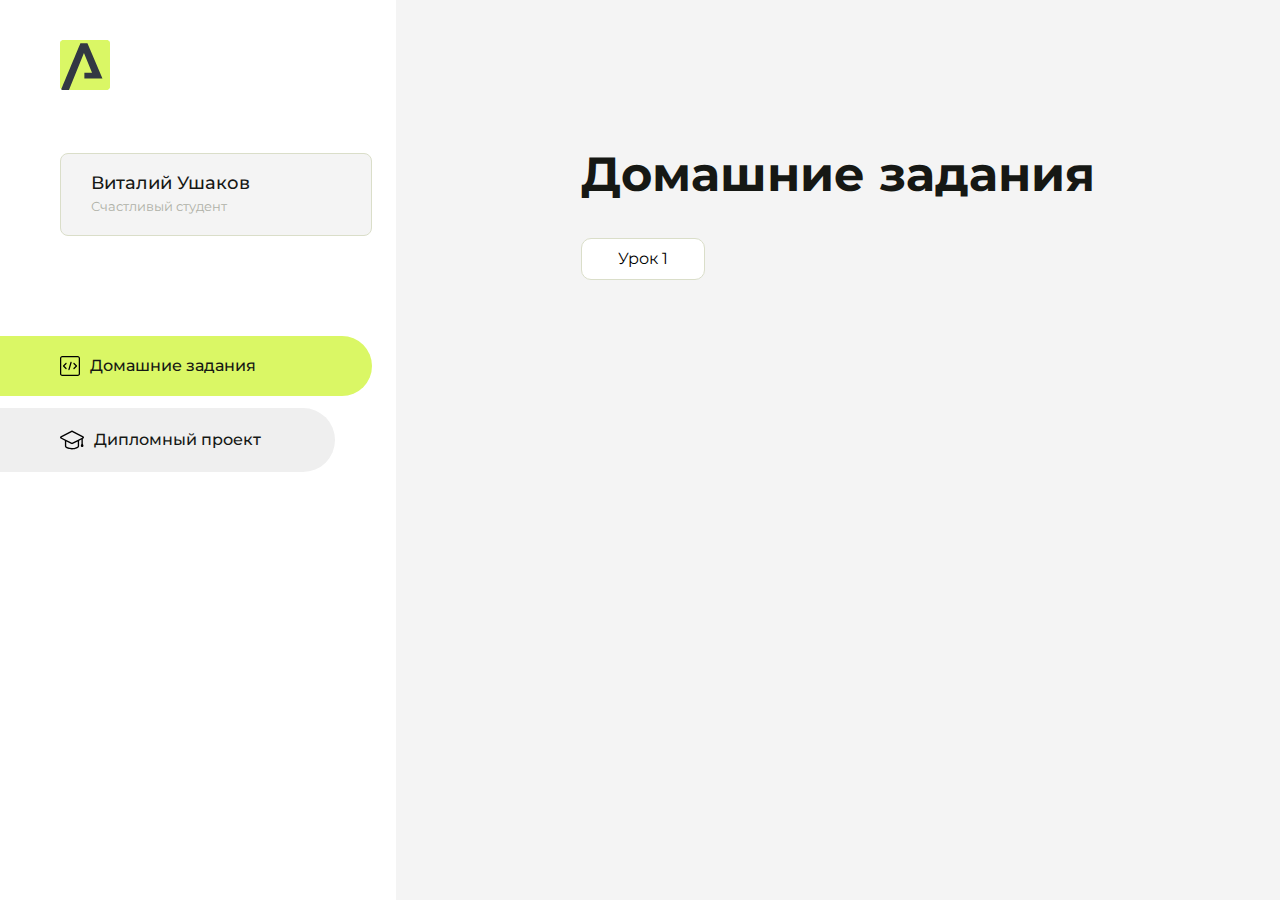
==== index.html @ b3f5b796 "Мой первый коммит" ====
<!DOCTYPE html>
<html lang="en">
<head>
    <meta charset="UTF-8">
    <meta name="viewport" content="width=device-width, initial-scale=1.0">
    <title>Домашняя работа</title>
    <link rel="shortcut icon" href="src/logo.ico" type="image/x-icon">
    <link rel="preconnect" href="https://fonts.googleapis.com">
    <link rel="preconnect" href="https://fonts.gstatic.com" crossorigin>
    <link href="https://fonts.googleapis.com/css2?family=Montserrat:wght@400;500;700&family=Rubik:wght@500&display=swap"
          rel="stylesheet">
    <link rel="stylesheet" href="src/style.css">
</head>
<body id="body">
<div class="overlay" id="overlay"></div>
<div class="layout">
    <div class="burger" id="burger">
        <svg viewBox="0 0 24 24" fill="none" xmlns="http://www.w3.org/2000/svg">
            <g id="SVGRepo_bgCarrier" stroke-width="0"></g>
            <g id="SVGRepo_tracerCarrier" stroke-linecap="round" stroke-linejoin="round"></g>
            <g id="SVGRepo_iconCarrier">
                <path d="M4 18L20 18" stroke="#DAF765" stroke-width="2" stroke-linecap="round"></path>
                <path d="M4 12L20 12" stroke="#DAF765" stroke-width="2" stroke-linecap="round"></path>
                <path d="M4 6L20 6" stroke="#DAF765" stroke-width="2" stroke-linecap="round"></path>
            </g>
        </svg>
    </div>
    <aside class="sidebar" id="sidebar">
        <div class="sidebar__inner">
            <div class="logo">
                <svg width="50" height="50" viewBox="0 0 50 50" fill="none" xmlns="http://www.w3.org/2000/svg">
                    <g clip-path="url(#clip0_513_74730)">
                        <path d="M46.17 -0.257004H3.83C1.57281 -0.257004 -0.257 1.57281 -0.257 3.83V46.17C-0.257 48.4272 1.57281 50.257 3.83 50.257H46.17C48.4272 50.257 50.257 48.4272 50.257 46.17V3.83C50.257 1.57281 48.4272 -0.257004 46.17 -0.257004Z"
                              fill="#DAF765"/>
                        <path d="M24.375 38.4H42.461L27.441 3.1585H20.4355C20.4355 3.1585 6.7895 35.881 1.1945 49.294C2.015 50.0275 3.0945 50.257 3.6945 50.257H8.8445L23.954 13.07L32.0465 32.8285H24.375V38.4Z"
                              fill="#323843"/>
                    </g>
                    <defs>
                        <clipPath id="clip0_513_74730">
                            <rect width="50" height="50" fill="white"/>
                        </clipPath>
                    </defs>
                </svg>
            </div>
            <div class="sidebar__user">
                <div class="sidebar__name">Виталий Ушаков</div>
                <div class="sidebar__text">Счастливый студент</div>
            </div>
            <div class="sidebar__tabs">
                <div class="sidebar__item">
                    <button class="sidebar__button active" id="tasks">
                        <svg xmlns="http://www.w3.org/2000/svg" width="20" height="20" viewBox="0 0 20 20" fill="none">
                            <g clip-path="url(#clip0_704_74543)">
                                <path d="M17.7083 20H2.29167C1.0275 20 0 18.9725 0 17.7083V2.29167C0 1.0275 1.0275 0 2.29167 0H17.7083C18.9725 0 20 1.0275 20 2.29167V17.7083C20 18.9725 18.9725 20 17.7083 20ZM2.29167 1.25C1.7175 1.25 1.25 1.7175 1.25 2.29167V17.7083C1.25 18.2825 1.7175 18.75 2.29167 18.75H17.7083C18.2825 18.75 18.75 18.2825 18.75 17.7083V2.29167C18.75 1.7175 18.2825 1.25 17.7083 1.25H2.29167Z"
                                      fill="black"/>
                                <path d="M6.04167 13.125C5.88167 13.125 5.72167 13.0642 5.6 12.9417L3.1 10.4417C2.85583 10.1975 2.85583 9.80167 3.1 9.5575L5.6 7.0575C5.84417 6.81333 6.24 6.81333 6.48417 7.0575C6.72833 7.30167 6.72833 7.6975 6.48417 7.94167L4.42583 10L6.48417 12.0583C6.72833 12.3025 6.72833 12.6983 6.48417 12.9425C6.36167 13.0642 6.20167 13.125 6.04167 13.125Z"
                                      fill="black"/>
                                <path d="M8.95833 14.1667C8.9 14.1667 8.84 14.1583 8.78167 14.1417C8.45083 14.0442 8.26083 13.6967 8.35833 13.3658L10.4417 6.28251C10.5392 5.95084 10.8892 5.76417 11.2175 5.85917C11.5483 5.95667 11.7383 6.30417 11.6408 6.63501L9.5575 13.7183C9.47833 13.9908 9.22833 14.1667 8.95833 14.1667Z"
                                      fill="black"/>
                                <path d="M13.9583 13.125C13.7983 13.125 13.6383 13.0642 13.5167 12.9417C13.2725 12.6975 13.2725 12.3017 13.5167 12.0575L15.575 9.99916L13.5167 7.94083C13.2725 7.69666 13.2725 7.30083 13.5167 7.05666C13.7608 6.81249 14.1567 6.81249 14.4008 7.05666L16.9008 9.55666C17.145 9.80083 17.145 10.1967 16.9008 10.4408L14.4008 12.9408C14.2783 13.0642 14.1183 13.125 13.9583 13.125Z"
                                      fill="black"/>
                            </g>
                            <defs>
                                <clipPath id="clip0_704_74543">
                                    <rect width="20" height="20" fill="white"/>
                                </clipPath>
                            </defs>
                        </svg>
                        <span>Домашние задания</span></button>
                </div>
                <div class="sidebar__item">
                    <button class="sidebar__button" id="diplom">
                        <svg xmlns="http://www.w3.org/2000/svg" width="24" height="24" viewBox="0 0 24 24" fill="none">
                            <g clip-path="url(#clip0_704_74553)">
                                <path d="M23.2628 10.5971C23.7176 10.365 24 9.90375 24 9.39337C24 8.883 23.7176 8.42175 23.2628 8.18962L12.6135 2.75362C12.2291 2.55824 11.7705 2.55787 11.3854 2.75399L0.736875 8.19C0.282375 8.42175 0 8.883 0 9.39337C0 9.90375 0.282375 10.365 0.736875 10.5971L4.89038 12.7177V18.2074C4.89038 19.8154 8.412 21.393 12 21.393C15.5884 21.393 19.1096 19.815 19.1096 18.2074V12.7174L21.4609 11.517V15.8017L20.901 17.2305C20.7409 17.6389 20.7934 18.0994 21.0405 18.4616C21.2876 18.8246 21.6979 19.041 22.1366 19.041C22.5754 19.041 22.9852 18.8246 23.2324 18.462C23.4795 18.099 23.532 17.6385 23.3719 17.2301L22.8124 15.8021V10.827L23.2628 10.5971ZM17.7623 18.1721C17.6198 18.6375 15.3491 20.0419 12 20.0419C8.65088 20.0419 6.38025 18.6375 6.2415 18.2074V12.3037L6.23887 12.3019C6.23812 12.057 6.1065 11.8207 5.87325 11.7019L1.3515 9.39337L12 3.95737L22.6489 9.39337L12 14.8294L5.87325 11.7019C5.54063 11.5331 4.6695 11.6674 4.5 12C4.33012 12.3322 4.55813 12.5479 4.89038 12.7177L11.3857 16.0331C11.5781 16.1314 11.7889 16.1805 12 16.1805C12.2107 16.1805 12.4222 16.1314 12.6146 16.0331L17.7593 13.407L17.7623 18.1721Z"
                                      fill="black"/>
                            </g>
                            <defs>
                                <clipPath id="clip0_704_74553">
                                    <rect width="24" height="24" fill="white"/>
                                </clipPath>
                            </defs>
                        </svg>
                        <span>Дипломный проект</span></button>
                </div>
            </div>
        </div>

    </aside>
    <div class="content">
        <div class="container">
            <div class="content__block" id="tasksBlock">
                <div class="content__title">Домашние задания</div>
                <ul class="content__list">
                    <li class="content__list-item">
                        <a href="lesson1/index.html">Урок 1</a>
                    </li>
                </ul>
            </div>
            <div class="content__block hidden" id="diplomBlock">
                <div class="content__title">Дипломный проект</div>
                <div class="content__list-diplom">
                    <a href="ПАПКА-С-НОМЕРОМ-УРОКА">Ссылка на ДЗ</a>
                </div>
                <div class="content__decor">
                    <div class="content__decor-text">Давай проверим, чему ты научился!</div>
                    <div class="content__decor-img">
                        <img src="src/decor.png" alt="decor">
                    </div>
                </div>
            </div>
        </div>
    </div>
</div>
<script src="src/index.js"></script>
</body>
</html>
---- src/style.css ----
*{padding: 0;margin: 0;border: 0;}
*,*:before,*:after{-webkit-box-sizing: border-box;box-sizing: border-box;}
:focus,:active{outline: none;}
a:focus,a:active{outline: none;}
nav,footer,header,aside{display: block;}
html,body{
    height:100%;width:100%;
    font-size:100%;line-height:1;-ms-text-size-adjust:100%;-moz-text-size-adjust:100%;-webkit-text-size-adjust:100%;}
input,button,textarea{font-family:inherit;}
input::-ms-clear{display: none;}
button{cursor: pointer;}
button::-moz-focus-inner{padding:0;border:0;}
a,a:visited{text-decoration: none;}
a:hover{text-decoration: none;}
ul li{list-style: none;}
img{vertical-align: top;}
h1,h2,h3,h4,h5,h6{font-size:inherit;font-weight: inherit;}
a{color:inherit;}



body {
    font-family: "Montserrat",SansSerif;
    color: black;
}

body.overflow {
    overflow: hidden;
}



.layout {
    display: -webkit-box;
    display: -ms-flexbox;
    display: flex;
    min-height: 100vh;
}

.sidebar {
    padding: 40px 24px 40px 0;
    -ms-flex-negative: 0;
    flex-shrink: 0;
    background-color: white;
}



.content {
    -webkit-box-flex: 1;
    -ms-flex-positive: 1;
    flex-grow: 1;
    background-color: #F4F4F4;
}

.container {
    display: -webkit-box;
    display: -ms-flexbox;
    display: flex;
    -webkit-box-orient: vertical;
    -webkit-box-direction: normal;
    -ms-flex-direction: column;
    flex-direction: column;
    -webkit-box-pack: center;
    -ms-flex-pack: center;
    justify-content: center;
    -webkit-box-align: center;
    -ms-flex-align: center;
    align-items: center;
    padding: 150px 60px 80px 60px;
}


.logo {
    margin-left: 60px;
    margin-bottom: 60px;
}

.sidebar__user {
    background-color: #F4F4F4;
    padding: 20px 30px;
    margin-left: 60px;
    margin-bottom: 100px;
    border-radius: 8px;
    border: 1px solid #DADEC9;
}

.sidebar__name {
    color:#161814;
    font-size: 18px;
    font-weight: 500;
    margin-bottom: 6px;
}

.sidebar__text {
    color: #AFB1A7;
    font-size: 13px;
    font-weight: 400;
    line-height: 130%; /* 16.9px */
}

.sidebar__item {
    width: 372px;
}

.sidebar__button {
    display: -webkit-box;
    display: -ms-flexbox;
    display: flex;
    -webkit-box-align: center;
    -ms-flex-align: center;
    align-items: center;
    gap: 10px;
    padding: 20px 60px;
    margin-bottom: 12px;
    border-radius: 0px 100px 100px 0px;
    -webkit-transition: all .5s;
    -o-transition: all .5s;
    transition: all .5s;
    cursor: pointer;
    width: 90%;
    color:#161814;
    font-size: 16px;
    font-weight: 500;
}

.sidebar__button.active , .sidebar__button:hover {
    width: 100%;
    background-color: #DAF765;
}


.content__title {
    color: #161814;
    font-size: 48px;
    font-weight: 700;
    margin-bottom: 40px;
}

.content__list {
    display: -webkit-box;
    display: -ms-flexbox;
    display: flex;
    -webkit-box-align: center;
    -ms-flex-align: center;
    align-items: center;
    -ms-flex-wrap: wrap;
    flex-wrap: wrap;
    gap: 20px;
}



.content__list-item  {
    cursor: pointer;
    padding: 12px 18px;
    background-color: #fff;
    border-radius: 10px;
    border: 1px solid #DADEC9;
    -webkit-transition: all .3s;
    -o-transition: all .3s;
    transition: all .3s;
}

.content__list-item:hover,.content__list-diplom:hover {
    background-color: #AFB1A7;
}

li a {
    padding: 12px 18px;

}


.content__list-diplom {
    -webkit-transition: all .3s;
    -o-transition: all .3s;
    transition: all .3s;
    display: inline-block;
    padding: 12px 18px;
    background-color: #fff;
    border-radius: 10px;
    border: 1px solid #DADEC9;
}

.content__decor {
    display: -webkit-box;
    display: -ms-flexbox;
    display: flex;
    -webkit-box-align: center;
    -ms-flex-align: center;
    align-items: center;
}

.content__decor-text {
    color:#BEDD44;
    font-size: 36px;
    font-weight: 700;
    line-height: 110%; /* 39.6px */
}

.content__block {
    max-width: 1200px;
}

.content__block.hidden {
    display: none;
}

.content__decor-img img{
    width: 100%;
}

.burger {
    display: none;
    padding: 5px;
    position: fixed;
    top: 3%;
    right: 7%;
    width: 40px;
    height: 40px;
    background-color: #161814;
    border-radius: 50%;
    z-index: 10;
    border: 1px solid #DAF765;
}

@media (max-width: 768px) {
    .burger {
        display: block;
    }

    .sidebar {
        -webkit-transition: all .3s;
        -o-transition: all .3s;
        transition: all .3s;
        -webkit-transform: translateX(-100%);
        -ms-transform: translateX(-100%);
        transform: translateX(-100%);
        position: fixed;
        top: 0;
        left: 0;
        bottom: 0;
        z-index: 5;
    }

    .sidebar.show {
        -webkit-transform: translateX(0%);
        -ms-transform: translateX(0%);
        transform: translateX(0%);
    }

    .overlay {
        opacity: 0;
        pointer-events: none;
        -webkit-transition: all .3s;
        -o-transition: all .3s;
        transition: all .3s;
        position: absolute;
        top: 0;
        right: 0;
        left: 0;
        bottom: 0;
        z-index: 3;
        background-color: #000000e0;
    }

    .overlay.show {
        opacity: 1;
        pointer-events: all;
    }

    .container {
        padding: 40px 20px;
        min-height: 100%;
    }

    .content__decor {
        margin-top: 20px;
        -webkit-box-orient: vertical;
        -webkit-box-direction: normal;
        -ms-flex-direction: column;
        flex-direction: column;
    }
}

@media (max-width: 400px) {
    .sidebar__user {
        margin-left: 0;
    }
}
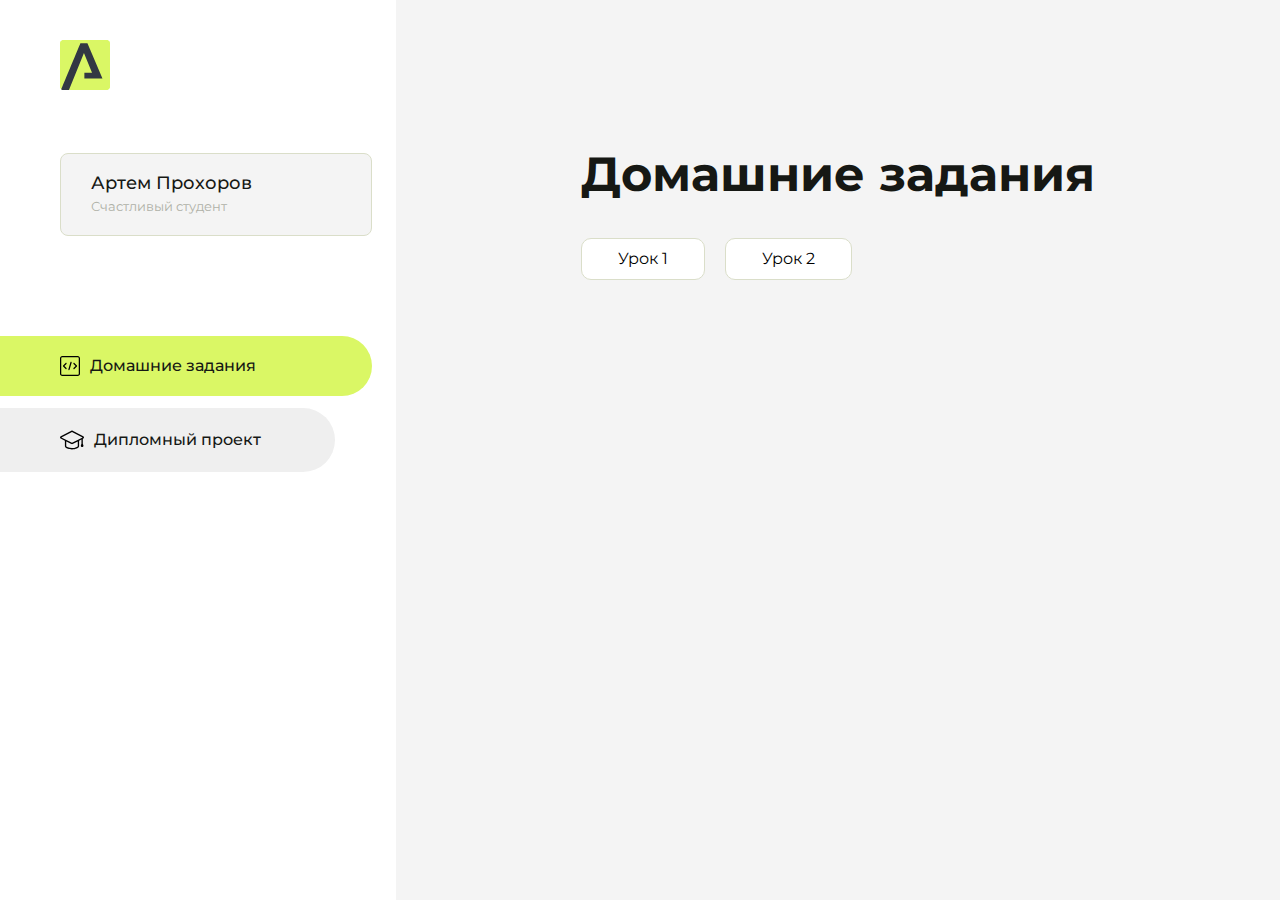
==== commit 1353609a: "Update index.html" ====
--- a/index.html
+++ b/index.html
@@ -43,7 +43,7 @@
                 </svg>
             </div>
             <div class="sidebar__user">
-                <div class="sidebar__name">Виталий Ушаков</div>
+                <div class="sidebar__name">Артем Прохоров</div>
                 <div class="sidebar__text">Счастливый студент</div>
             </div>
             <div class="sidebar__tabs">
@@ -93,7 +93,10 @@
                 <div class="content__title">Домашние задания</div>
                 <ul class="content__list">
                     <li class="content__list-item">
-                        <a href="lesson1/index.html">Урок 1</a>
+                        <a href="hello-aroken/index.html">Урок 1</a>
+                    </li>
+                    <li class="content__list-item">
+                        <a href="sfgsdf">Урок 2</a>
                     </li>
                 </ul>
             </div>
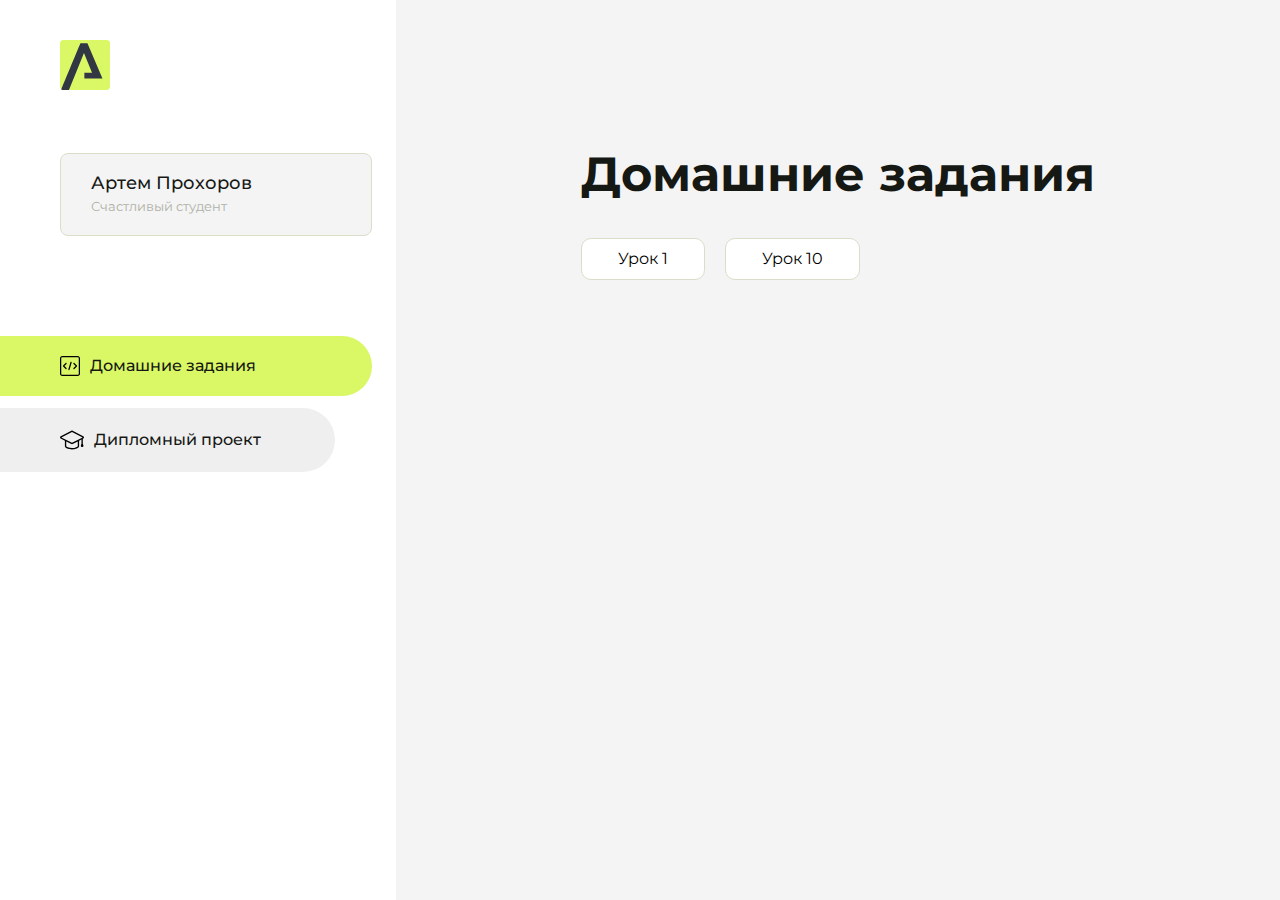
==== commit 105e4037: "Update index.html" ====
--- a/index.html
+++ b/index.html
@@ -96,7 +96,7 @@
                         <a href="hello-aroken/index.html">Урок 1</a>
                     </li>
                     <li class="content__list-item">
-                        <a href="sfgsdf">Урок 2</a>
+                        <a href="lesson-10/index.html">Урок 10</a>
                     </li>
                 </ul>
             </div>
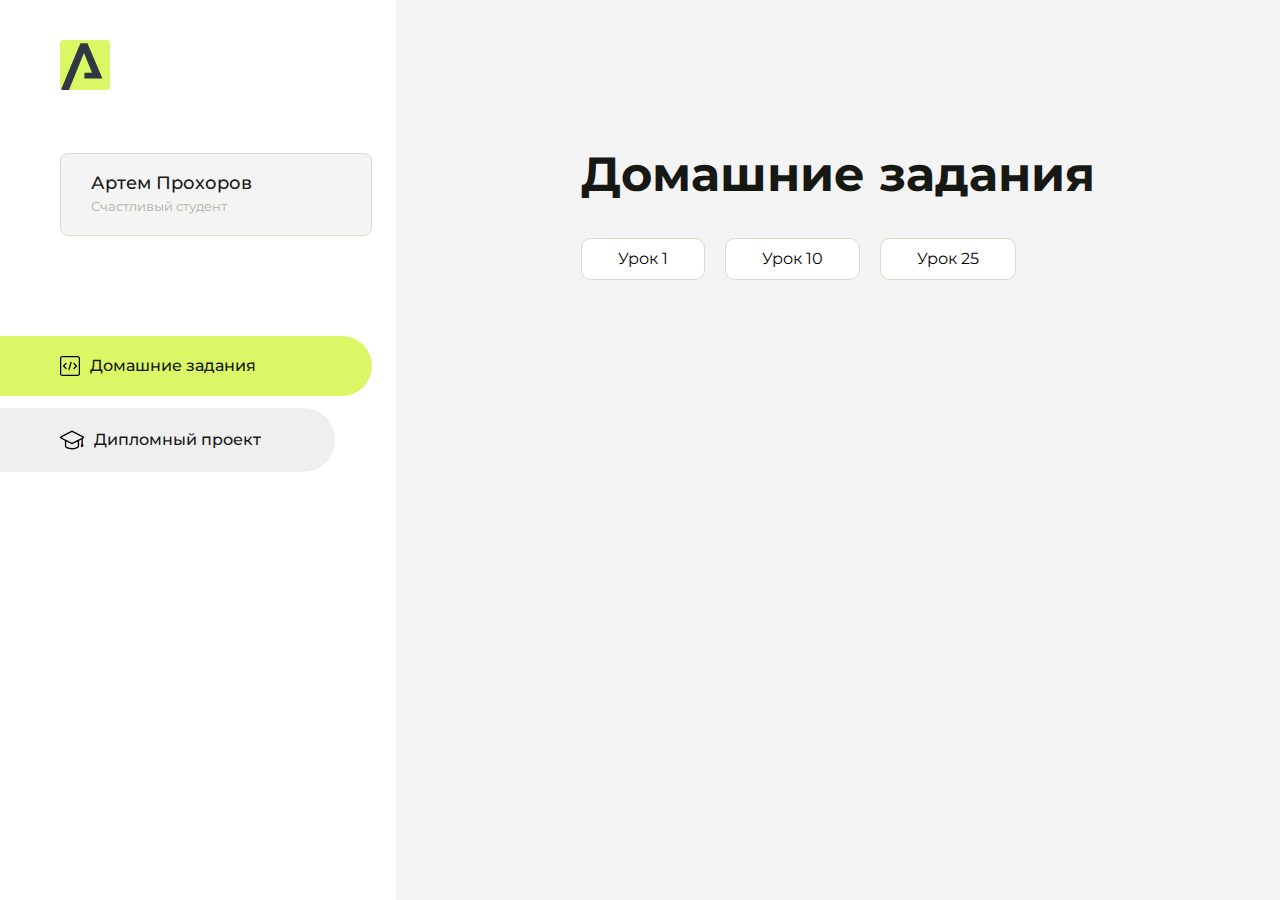
==== commit 031e7a96: "Update index.html" ====
--- a/index.html
+++ b/index.html
@@ -98,6 +98,9 @@
                     <li class="content__list-item">
                         <a href="lesson-10/index.html">Урок 10</a>
                     </li>
+                    <li class="content__list-item">
+                        <a href="lesson - 22/index.html">Урок 25</a>
+                    </li>
                 </ul>
             </div>
             <div class="content__block hidden" id="diplomBlock">
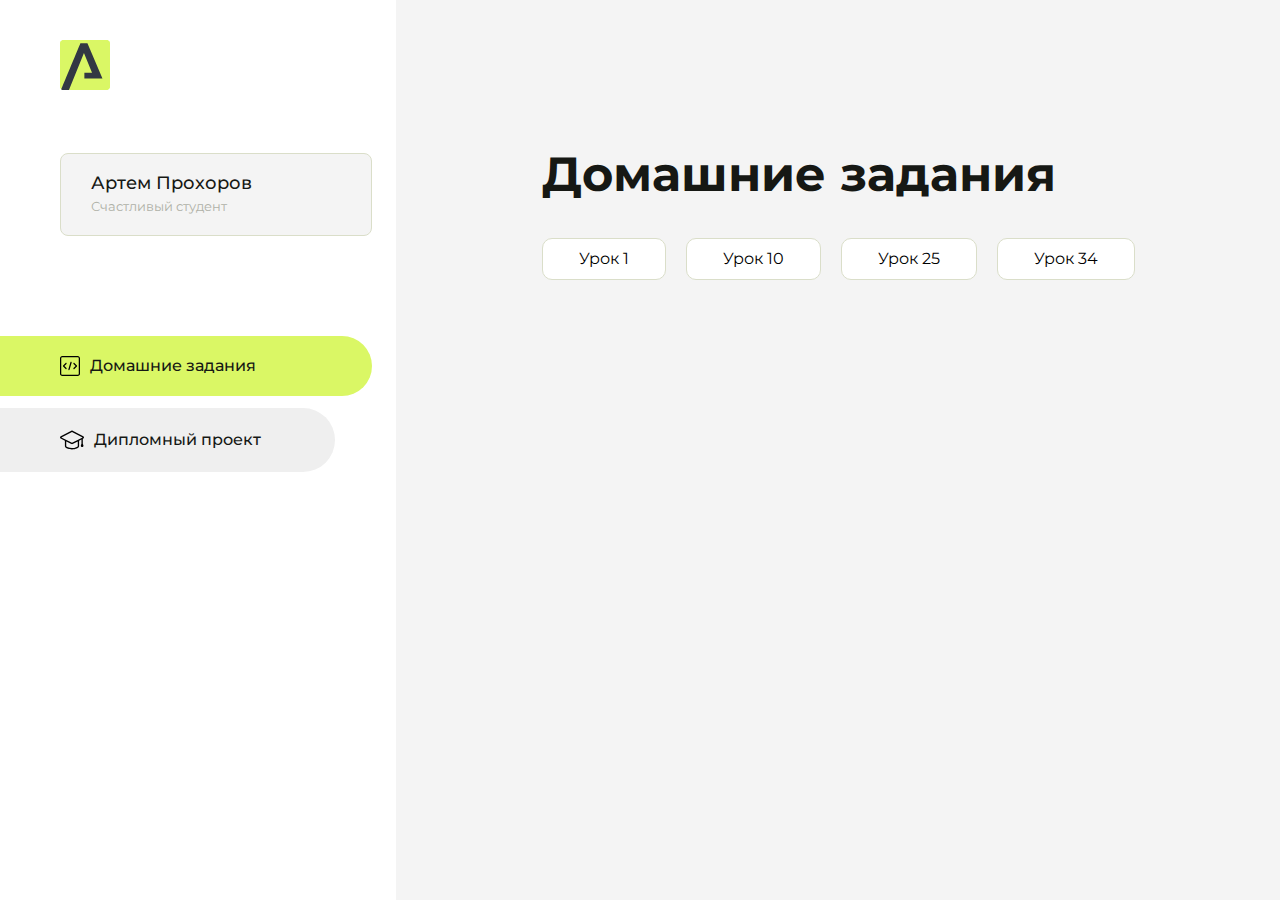
==== commit 4bd330a4: "Update index.html" ====
--- a/index.html
+++ b/index.html
@@ -101,6 +101,9 @@
                     <li class="content__list-item">
                         <a href="lesson - 22/index.html">Урок 25</a>
                     </li>
+                    <li class="content__list-item">
+                        <a href="lesson - 34/index.html">Урок 34</a>
+                    </li>
                 </ul>
             </div>
             <div class="content__block hidden" id="diplomBlock">
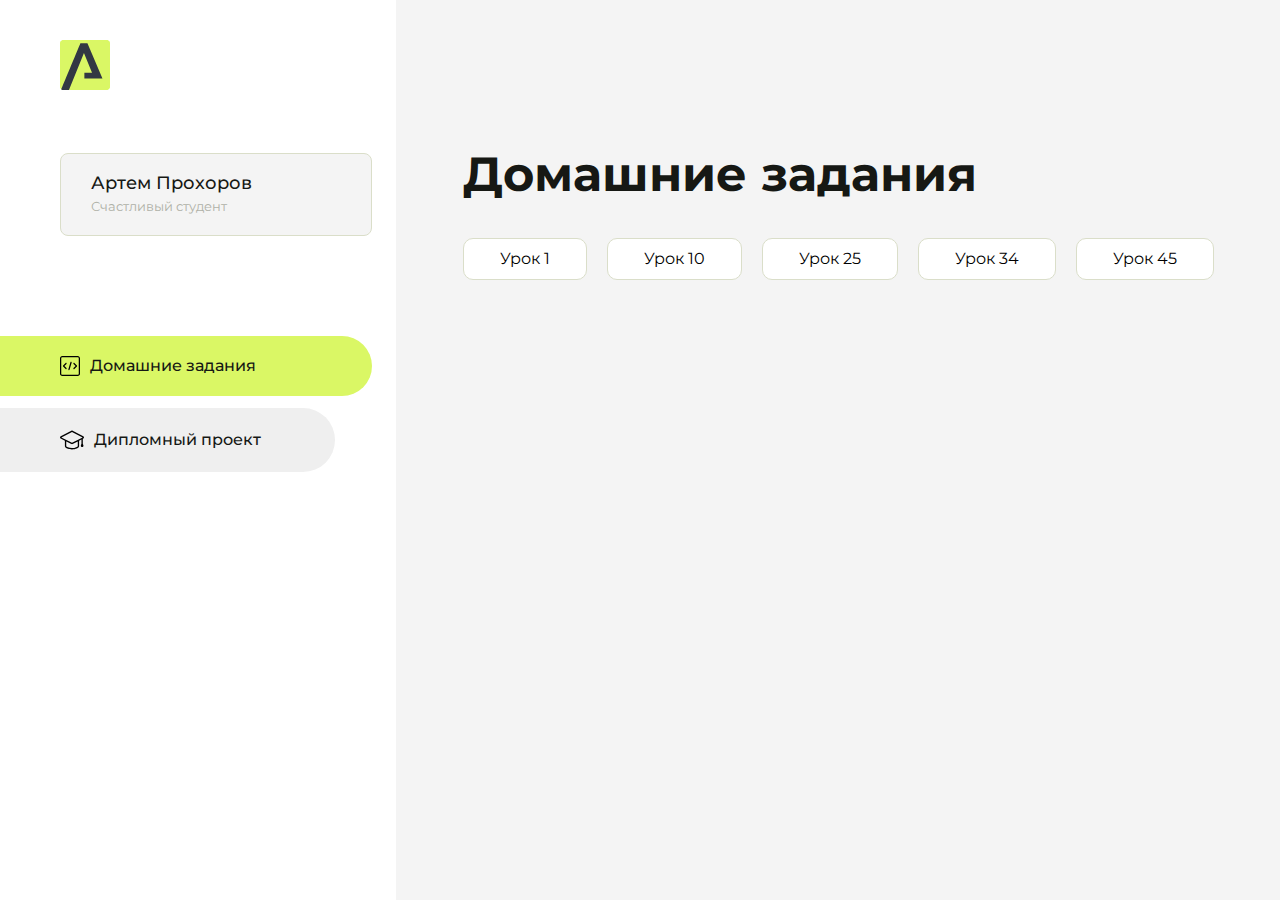
==== commit 75515ca4: "Update index.html" ====
--- a/index.html
+++ b/index.html
@@ -104,6 +104,9 @@
                     <li class="content__list-item">
                         <a href="lesson - 34/index.html">Урок 34</a>
                     </li>
+                    <li class="content__list-item">
+                        <a href="css-45/index.html">Урок 45</a>
+                    </li>
                 </ul>
             </div>
             <div class="content__block hidden" id="diplomBlock">
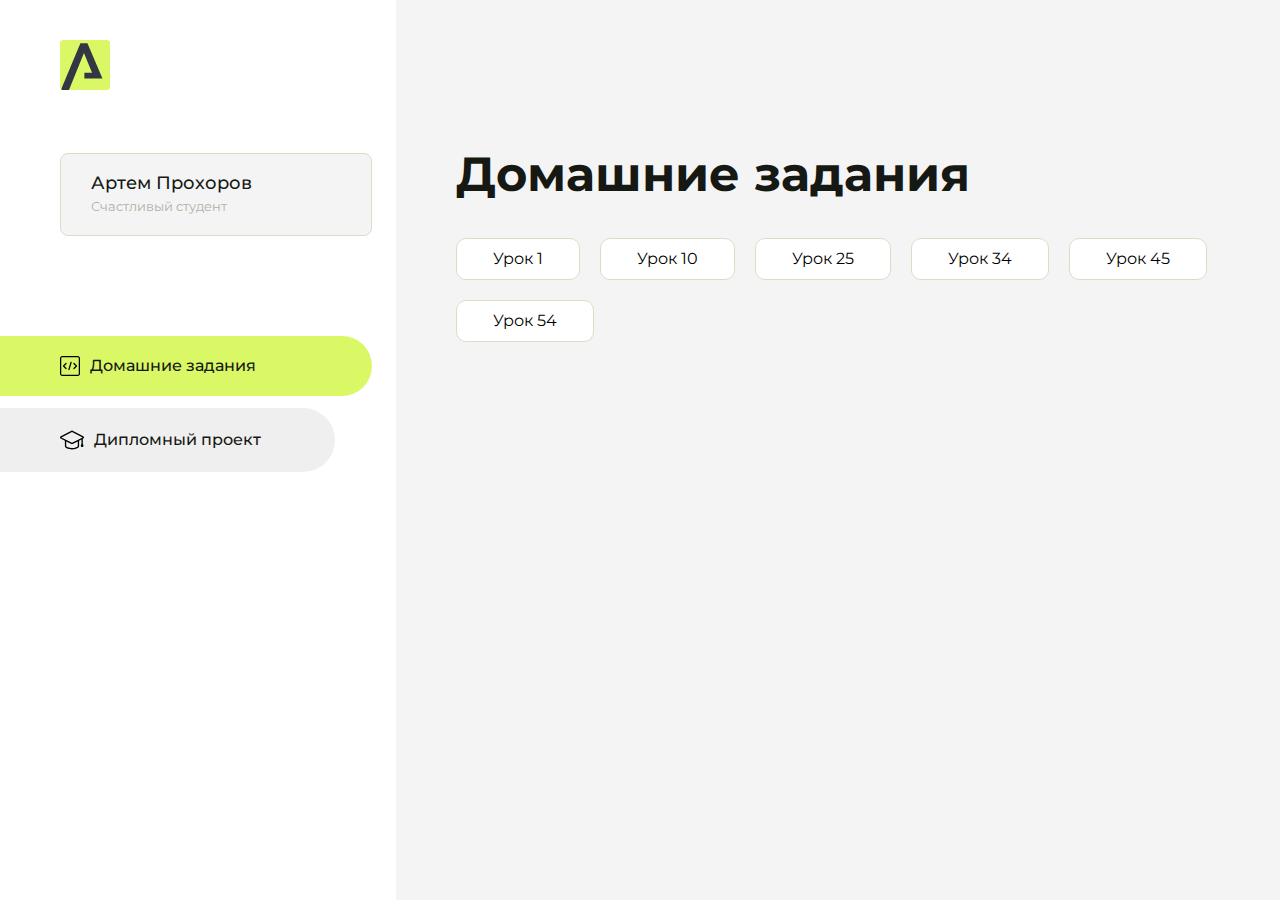
==== commit d93952c7: "Update index.html" ====
--- a/index.html
+++ b/index.html
@@ -107,6 +107,9 @@
                     <li class="content__list-item">
                         <a href="css-45/index.html">Урок 45</a>
                     </li>
+                     <li class="content__list-item">
+                        <a href="lesson-54/index.html">Урок 54</a>
+                    </li>
                 </ul>
             </div>
             <div class="content__block hidden" id="diplomBlock">
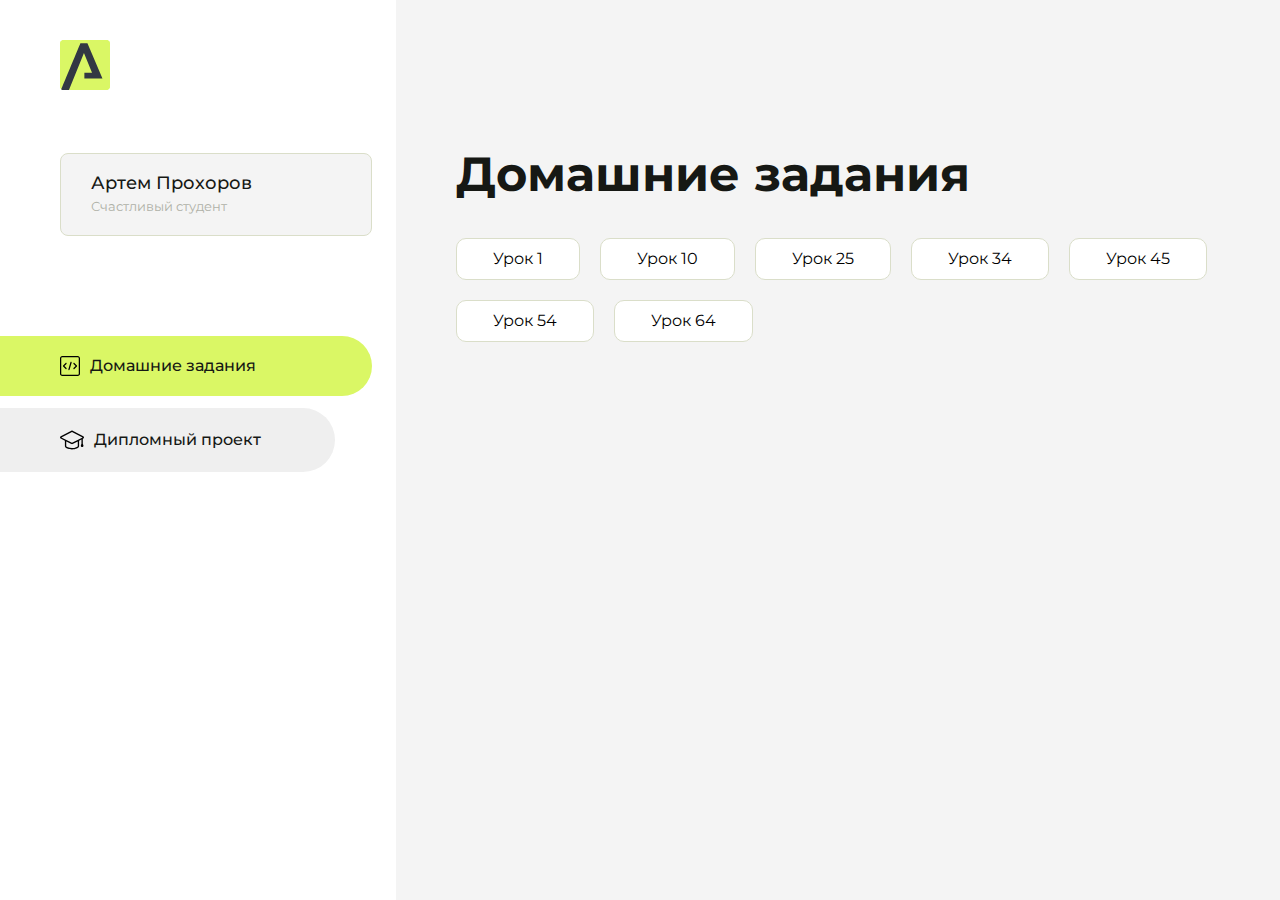
==== commit 2ffda65a: "Update index.html" ====
--- a/index.html
+++ b/index.html
@@ -110,6 +110,9 @@
                      <li class="content__list-item">
                         <a href="lesson-54/index.html">Урок 54</a>
                     </li>
+                     <li class="content__list-item">
+                        <a href="lesson-64/index.html">Урок 64</a>
+                    </li>
                 </ul>
             </div>
             <div class="content__block hidden" id="diplomBlock">
